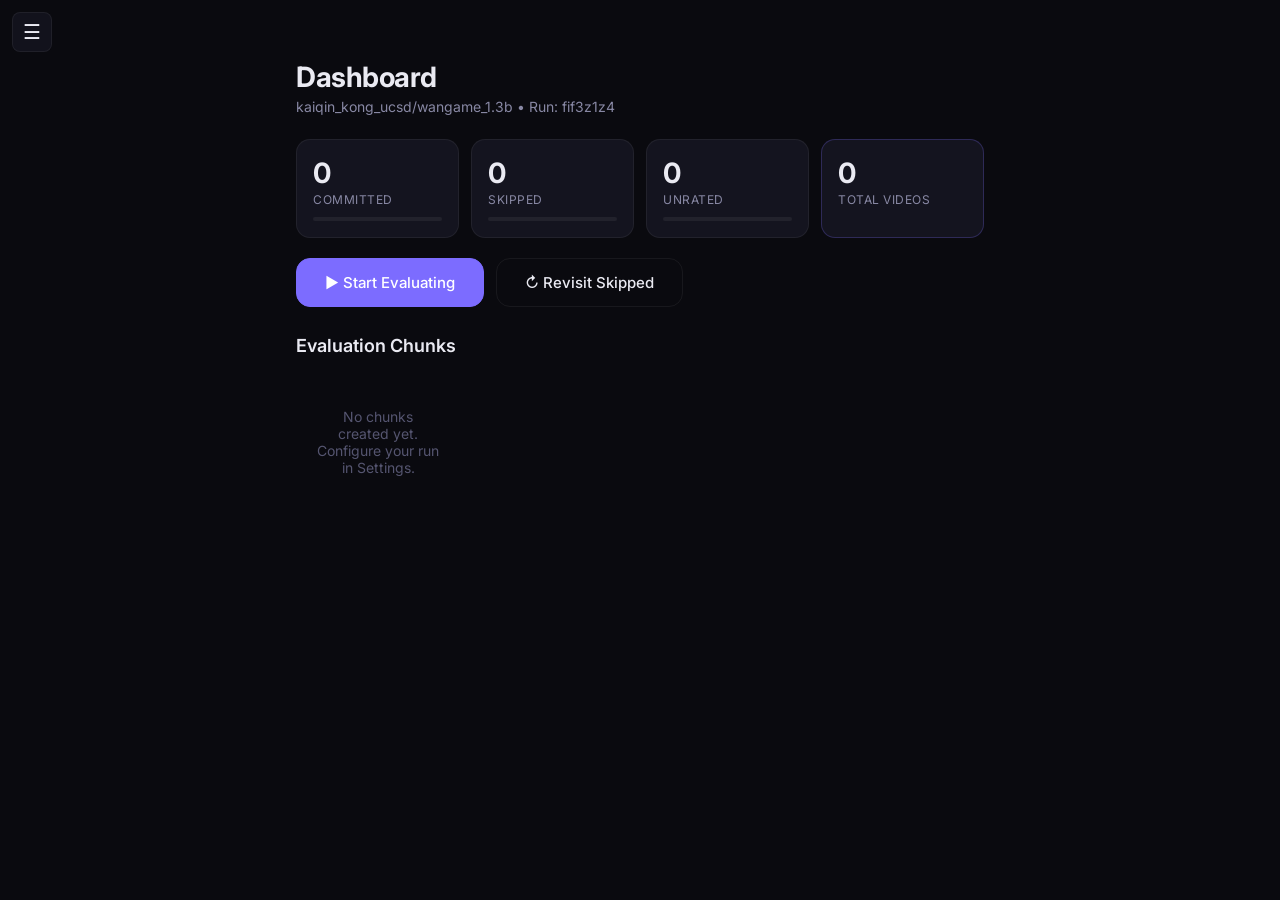
==== app/frontend/public/index.html @ 2d0195ff "feat: overlay sidebar, arrow-key navigation, re-rating, SPEC update UI: - Sidebar is now a fully hid" ====
<!DOCTYPE html>
<html lang="en">

<head>
    <meta charset="UTF-8">
    <meta name="viewport" content="width=device-width, initial-scale=1.0, maximum-scale=1.0, user-scalable=no">
    <meta name="apple-mobile-web-app-capable" content="yes">
    <meta name="apple-mobile-web-app-status-bar-style" content="black-translucent">
    <meta name="theme-color" content="#0a0a0f">
    <title>WanGame Eval</title>
    <link rel="preconnect" href="https://fonts.googleapis.com">
    <link href="https://fonts.googleapis.com/css2?family=Inter:wght@300;400;500;600;700&display=swap" rel="stylesheet">
    <link rel="stylesheet" href="css/base.css">
    <link rel="stylesheet" href="css/components.css">
    <link rel="stylesheet" href="css/evaluate.css">
    <link rel="manifest" href="manifest.json">
</head>

<body>
    <!-- Hamburger toggle -->
    <button class="hamburger" id="hamburger" onclick="toggleSidebar()" title="Menu">☰</button>

    <!-- Sidebar backdrop (click to close) -->
    <div class="sidebar-backdrop" id="sidebar-backdrop" onclick="toggleSidebar()"></div>

    <!-- Sidebar drawer -->
    <aside id="sidebar" class="sidebar">
        <div class="sidebar-brand">
            <span class="sidebar-icon">🎮</span>
            <span class="sidebar-title">WanGame Eval</span>
        </div>
        <nav class="sidebar-nav">
            <a href="#" data-page="dashboard" class="sidebar-link active">
                <span class="sl-icon">📊</span><span class="sl-label">Dashboard</span>
            </a>
            <a href="#" data-page="evaluate" class="sidebar-link">
                <span class="sl-icon">🎬</span><span class="sl-label">Evaluate</span>
            </a>
            <a href="#" data-page="review" class="sidebar-link">
                <span class="sl-icon">🔍</span><span class="sl-label">Review</span>
            </a>
            <a href="#" data-page="results" class="sidebar-link">
                <span class="sl-icon">📈</span><span class="sl-label">Results</span>
            </a>
            <a href="#" data-page="settings" class="sidebar-link">
                <span class="sl-icon">⚙️</span><span class="sl-label">Settings</span>
            </a>
        </nav>
        <div class="sidebar-footer">v0.1</div>
    </aside>

    <!-- Main Content -->
    <main id="main">

        <!-- ============================================================= -->
        <!-- DASHBOARD PAGE                                                  -->
        <!-- ============================================================= -->
        <section id="page-dashboard" class="page active">
            <div class="page-header">
                <h1>Dashboard</h1>
                <p class="subtitle" id="dash-project-info">Loading...</p>
            </div>

            <!-- Progress overview -->
            <div class="stats-grid" id="dash-stats">
                <div class="stat-card">
                    <div class="stat-value" id="stat-committed">–</div>
                    <div class="stat-label">Committed</div>
                    <div class="stat-bar">
                        <div class="stat-bar-fill committed" id="bar-committed"></div>
                    </div>
                </div>
                <div class="stat-card">
                    <div class="stat-value" id="stat-skipped">–</div>
                    <div class="stat-label">Skipped</div>
                    <div class="stat-bar">
                        <div class="stat-bar-fill skipped" id="bar-skipped"></div>
                    </div>
                </div>
                <div class="stat-card">
                    <div class="stat-value" id="stat-unrated">–</div>
                    <div class="stat-label">Unrated</div>
                    <div class="stat-bar">
                        <div class="stat-bar-fill unrated" id="bar-unrated"></div>
                    </div>
                </div>
                <div class="stat-card accent">
                    <div class="stat-value" id="stat-total">–</div>
                    <div class="stat-label">Total Videos</div>
                </div>
            </div>

            <!-- Quick actions -->
            <div class="action-row">
                <button class="btn btn-primary btn-lg" onclick="router.navigate('evaluate')">
                    ▶ Start Evaluating
                </button>
                <button class="btn btn-secondary btn-lg" onclick="loadSkippedQueue()">
                    ↻ Revisit Skipped
                </button>
            </div>

            <!-- Chunk grid -->
            <div class="section-header">
                <h2>Evaluation Chunks</h2>
            </div>
            <div class="chunk-grid" id="chunk-grid">
                <div class="empty-state">No chunks created yet. Configure your run in Settings.</div>
            </div>
        </section>

        <!-- ============================================================= -->
        <!-- EVALUATE PAGE                                                   -->
        <!-- ============================================================= -->
        <section id="page-evaluate" class="page">
            <!-- Empty/loading state (shown when no videos loaded) -->
            <div id="eval-empty" class="eval-empty-state">
                <div class="eval-empty-inner">
                    <div class="eval-empty-msg">Loading...</div>
                    <div class="eval-spinner"></div>
                </div>
            </div>

            <!-- Actual eval UI (hidden until videos loaded) -->
            <div id="eval-content" class="hidden">
                <!-- Top: progress + toolbar -->
                <div class="eval-toolbar">
                    <button class="toolbar-btn" onclick="restartEval()" title="Back to matrix">✕</button>
                    <div class="eval-chunk-label" id="eval-chunk-label">Video 0 of 0</div>
                    <div class="toolbar-controls">
                        <button class="toolbar-btn" onclick="goBack()" title="Previous (Q)">◀</button>
                        <button class="toolbar-btn" onclick="goForward()" title="Next unrated (E)">▶</button>
                    </div>
                </div>
                <div class="eval-dots" id="eval-dots"></div>

                <!-- Controls row: speed + video size -->
                <div class="eval-controls-row">
                    <label class="control-label">
                        <span>Speed</span>
                        <input type="range" id="speed-slider" min="0.25" max="4" step="0.25" value="2"
                            oninput="setSpeed(parseFloat(this.value))">
                        <span class="control-value" id="speed-badge">2×</span>
                    </label>
                    <label class="control-label">
                        <span>Size</span>
                        <input type="range" id="size-slider" min="40" max="100" step="5" value="100"
                            oninput="setVideoSize(parseInt(this.value))">
                        <span class="control-value" id="size-badge">100%</span>
                    </label>
                </div>

                <!-- Center: video card -->
                <div class="eval-card-container" id="eval-card-container">
                    <div class="eval-card" id="eval-card">
                        <div class="eval-video-wrap">
                            <video id="eval-video" playsinline muted loop preload="auto">
                                <source src="" type="video/mp4">
                            </video>
                            <div class="eval-video-overlay" id="eval-overlay">
                                <span class="eval-overlay-icon">▶</span>
                            </div>
                            <div class="eval-time-badge" id="time-badge">0:00 / 0:00 • F0</div>
                        </div>
                        <div class="eval-meta">
                            <span class="eval-caption" id="eval-caption">–</span>
                            <span class="eval-tag" id="eval-category">–</span>
                            <span class="eval-tag" id="eval-step">–</span>
                        </div>
                    </div>

                    <!-- Swipe feedback -->
                    <div class="swipe-indicator left" id="swipe-bad">❌</div>
                    <div class="swipe-indicator right" id="swipe-good">✅</div>
                    <div class="swipe-indicator top" id="swipe-skip">⏭</div>
                </div>

                <!-- Bottom: rating buttons -->
                <div class="eval-actions">
                    <button class="btn-rate bad" id="btn-bad" onclick="submitRating('bad')">
                        <span class="btn-rate-icon">❌</span>
                        <span>Bad</span>
                    </button>
                    <button class="btn-rate skip" id="btn-skip" onclick="submitRating('skip')">
                        <span class="btn-rate-icon">⏭</span>
                        <span>Skip</span>
                    </button>
                    <button class="btn-rate good" id="btn-good" onclick="submitRating('good')">
                        <span class="btn-rate-icon">✅</span>
                        <span>Good</span>
                    </button>
                </div>
            </div>

            <!-- Issue checklist (shown on Bad) -->
            <div class="issue-overlay hidden" id="issue-overlay">
                <div class="issue-panel">
                    <h3>What's wrong?</h3>
                    <div class="issue-list">
                        <label class="issue-item"><input type="checkbox" value="wrong_direction"> Wrong direction /
                            action</label>
                        <label class="issue-item"><input type="checkbox" value="no_movement"> No movement at all</label>
                        <label class="issue-item"><input type="checkbox" value="jittery"> Jittery / unstable
                            rendering</label>
                        <label class="issue-item"><input type="checkbox" value="visual_artifacts"> Visual artifacts /
                            glitches</label>
                        <label class="issue-item"><input type="checkbox" value="wrong_action"> Wrong action
                            performed</label>
                        <label class="issue-item"><input type="checkbox" value="partial_action"> Partial / incomplete
                            action</label>
                        <label class="issue-item"><input type="checkbox" value="camera_wrong"> Camera moved
                            incorrectly</label>
                        <label class="issue-item"><input type="checkbox" value="other"> Other</label>
                    </div>
                    <textarea id="issue-freetext" class="issue-textarea" placeholder="Optional notes..."></textarea>
                    <div class="issue-actions">
                        <button class="btn btn-secondary" onclick="cancelIssues()">Cancel</button>
                        <button class="btn btn-danger" onclick="confirmBadRating()">Submit Bad Rating</button>
                    </div>
                </div>
            </div>
        </section>

        <!-- ============================================================= -->
        <!-- RESULTS PAGE                                                    -->
        <!-- ============================================================= -->
        <section id="page-results" class="page">
            <div class="page-header">
                <h1>Results</h1>
            </div>
            <div class="results-container" id="results-container">
                <div class="empty-state">No scores computed yet. Complete some evaluations first.</div>
            </div>
        </section>

        <!-- ============================================================= -->
        <!-- SETTINGS PAGE                                                   -->
        <!-- ============================================================= -->
        <section id="page-settings" class="page">
            <div class="page-header">
                <span>
                    <h1>Settings</h1>

                </span>
            </div>

            <div class="settings-form">
                <div class="form-section">
                    <h3>WandB Connection</h3>
                    <div class="form-group">
                        <label for="setting-api-key">API Key</label>
                        <div class="input-row">
                            <input type="password" id="setting-api-key" placeholder="Enter WandB API key"
                                class="form-input">
                            <button class="btn btn-sm" onclick="toggleKeyVisibility()">👁</button>
                        </div>
                    </div>
                    <div class="form-group">
                        <label for="setting-entity">Entity</label>
                        <input type="text" id="setting-entity" class="form-input" placeholder="e.g. kaiqin_kong_ucsd">
                    </div>
                    <div class="form-group">
                        <label for="setting-project">Project</label>
                        <input type="text" id="setting-project" class="form-input" placeholder="e.g. wangame_1.3b">
                    </div>
                    <div class="form-group">
                        <label for="setting-run-id">Default Run ID</label>
                        <input type="text" id="setting-run-id" class="form-input" placeholder="e.g. fif3z1z4">
                    </div>
                    <div class="form-actions">
                        <button class="btn btn-primary" onclick="saveSettings()">Save Settings</button>
                        <button class="btn btn-secondary" onclick="testConnection()">Test Connection</button>
                    </div>
                    <div id="settings-status" class="settings-status hidden"></div>
                </div>

                <div class="form-section">
                    <h3>Evaluator</h3>
                    <div class="form-group">
                        <label for="setting-evaluator">Your Name</label>
                        <input type="text" id="setting-evaluator" class="form-input" value="evaluator"
                            placeholder="Your name for ratings">
                    </div>
                </div>

                <div class="form-section muted">
                    <h3>Server Info</h3>
                    <div id="server-health" class="server-health">Checking...</div>
                </div>
            </div>
        </section>

    </main>

    <!-- Toast notifications -->
    <div id="toast-container" class="toast-container"></div>

    <script src="app.js"></script>
</body>

</html>
---- app/frontend/public/css/base.css ----
/* ================================================================
   WanGame Eval — Design Tokens + Base Reset
   ================================================================ */

:root {
    --bg-base: #0a0a0f;
    --bg-card: #14141f;
    --bg-card-hover: #1a1a2a;
    --bg-glass: rgba(20, 20, 31, 0.85);
    --bg-overlay: rgba(0, 0, 0, 0.7);

    --text-primary: #eaeaf2;
    --text-secondary: #8888a4;
    --text-muted: #555570;

    --accent: #7c6cff;
    --accent-glow: rgba(124, 108, 255, 0.25);
    --good: #22c55e;
    --good-glow: rgba(34, 197, 94, 0.2);
    --bad: #ef4444;
    --bad-glow: rgba(239, 68, 68, 0.2);
    --skip: #6b7280;
    --skip-glow: rgba(107, 114, 128, 0.15);
    --warn: #f59e0b;

    --border: rgba(255, 255, 255, 0.06);
    --border-focus: rgba(124, 108, 255, 0.5);

    --radius-sm: 8px;
    --radius-md: 14px;
    --radius-lg: 20px;
    --radius-pill: 100px;

    --shadow-sm: 0 2px 8px rgba(0, 0, 0, 0.3);
    --shadow-md: 0 8px 32px rgba(0, 0, 0, 0.4);
    --shadow-lg: 0 16px 64px rgba(0, 0, 0, 0.5);

    --transition: 200ms ease;
    --transition-slow: 400ms cubic-bezier(0.4, 0, 0.2, 1);

    --nav-height: 56px;
    --safe-bottom: env(safe-area-inset-bottom, 0px);
}

*,
*::before,
*::after {
    box-sizing: border-box;
    margin: 0;
    padding: 0;
}

html {
    font-size: 16px;
    -webkit-tap-highlight-color: transparent;
}

body {
    font-family: 'Inter', -apple-system, BlinkMacSystemFont, sans-serif;
    background: var(--bg-base);
    color: var(--text-primary);
    min-height: 100dvh;
    overflow-x: hidden;
    -webkit-font-smoothing: antialiased;
}

a {
    color: var(--accent);
    text-decoration: none;
}

button {
    cursor: pointer;
    font-family: inherit;
}

input,
select,
textarea {
    font-family: inherit;
}

/* Utility */
.hidden {
    display: none !important;
}

/* Animations */
@keyframes fadeIn {
    from {
        opacity: 0;
        transform: translateY(8px);
    }

    to {
        opacity: 1;
        transform: translateY(0);
    }
}

@keyframes spin {
    to {
        transform: rotate(360deg);
    }
}

@keyframes slideUp {
    from {
        transform: translateY(100%);
    }

    to {
        transform: translateY(0);
    }
}

@keyframes cardEnter {
    from {
        transform: scale(0.9) translateY(20px);
        opacity: 0;
    }

    to {
        transform: scale(1) translateY(0);
        opacity: 1;
    }
}
---- app/frontend/public/css/components.css ----
/* ================================================================
   WanGame Eval — Shared Components (nav, buttons, cards, forms)
   ================================================================ */

/* ------ Sidebar (overlay drawer) ------ */
:root {
    --sidebar-w: 220px;
}

/* Hamburger toggle — always visible */
.hamburger {
    position: fixed;
    top: 12px;
    left: 12px;
    z-index: 200;
    width: 40px;
    height: 40px;
    border-radius: var(--radius-sm);
    border: 1px solid var(--border);
    background: var(--bg-glass);
    backdrop-filter: blur(12px);
    color: var(--text-primary);
    font-size: 20px;
    display: flex;
    align-items: center;
    justify-content: center;
    cursor: pointer;
    transition: var(--transition);
    line-height: 1;
}

.hamburger:hover {
    background: var(--bg-card-hover);
    transform: scale(1.05);
}

/* Backdrop */
.sidebar-backdrop {
    position: fixed;
    inset: 0;
    z-index: 149;
    background: rgba(0, 0, 0, 0.5);
    opacity: 0;
    pointer-events: none;
    transition: opacity 0.2s ease;
}

.sidebar-backdrop.show {
    opacity: 1;
    pointer-events: auto;
}

/* Drawer */
.sidebar {
    position: fixed;
    top: 0;
    left: 0;
    bottom: 0;
    width: var(--sidebar-w);
    background: var(--bg-card);
    border-right: 1px solid var(--border);
    display: flex;
    flex-direction: column;
    padding: 20px 12px 16px;
    z-index: 150;
    transform: translateX(-100%);
    transition: transform 0.25s cubic-bezier(0.4, 0, 0.2, 1);
    overflow-y: auto;
}

.sidebar.open {
    transform: translateX(0);
}

.sidebar-brand {
    display: flex;
    align-items: center;
    gap: 10px;
    padding: 8px 8px 20px;
    border-bottom: 1px solid var(--border);
    margin-bottom: 12px;
}

.sidebar-icon {
    font-size: 24px;
}

.sidebar-title {
    font-weight: 700;
    font-size: 17px;
    letter-spacing: -0.3px;
}

.sidebar-nav {
    display: flex;
    flex-direction: column;
    gap: 2px;
    flex: 1;
}

.sidebar-link {
    display: flex;
    align-items: center;
    gap: 12px;
    padding: 11px 12px;
    border-radius: var(--radius-sm);
    font-size: 14px;
    font-weight: 500;
    color: var(--text-secondary);
    transition: var(--transition);
    border-left: 3px solid transparent;
}

.sidebar-link:hover {
    color: var(--text-primary);
    background: rgba(255, 255, 255, 0.04);
}

.sidebar-link.active {
    color: var(--text-primary);
    background: var(--accent-glow);
    border-left-color: var(--accent);
}

.sl-icon {
    font-size: 18px;
    width: 22px;
    text-align: center;
    flex-shrink: 0;
}

.sl-label {
    font-size: 14px;
}

.sidebar-footer {
    padding-top: 12px;
    border-top: 1px solid var(--border);
    margin-top: auto;
    font-size: 11px;
    color: var(--text-muted);
    text-align: center;
}

/* ------ Layout ------ */
#main {
    padding: 16px 16px calc(80px + var(--safe-bottom));
    padding-top: 60px;
    /* space for hamburger */
}

.page {
    display: none;
    padding: 0 16px;
    max-width: 720px;
    margin: 0 auto;
}

.page.active {
    display: block;
    animation: fadeIn 0.25s ease;
}

.page-header {
    margin-bottom: 24px;
}

.page-header h1 {
    font-size: 28px;
    font-weight: 700;
    letter-spacing: -0.5px;
}

.subtitle {
    color: var(--text-secondary);
    font-size: 14px;
    margin-top: 4px;
}

/* ------ Stats Grid ------ */
.stats-grid {
    display: grid;
    grid-template-columns: repeat(2, 1fr);
    gap: 12px;
    margin-bottom: 20px;
}

@media (min-width: 500px) {
    .stats-grid {
        grid-template-columns: repeat(4, 1fr);
    }
}

.stat-card {
    background: var(--bg-card);
    border: 1px solid var(--border);
    border-radius: var(--radius-md);
    padding: 16px;
    transition: var(--transition);
}

.stat-card:hover {
    background: var(--bg-card-hover);
}

.stat-card.accent {
    border-color: var(--accent-glow);
}

.stat-value {
    font-size: 28px;
    font-weight: 700;
    letter-spacing: -1px;
}

.stat-label {
    font-size: 12px;
    color: var(--text-secondary);
    margin-top: 2px;
    text-transform: uppercase;
    letter-spacing: 0.5px;
}

.stat-bar {
    height: 4px;
    background: rgba(255, 255, 255, 0.06);
    border-radius: 2px;
    margin-top: 10px;
    overflow: hidden;
}

.stat-bar-fill {
    height: 100%;
    border-radius: 2px;
    transition: width 0.6s ease;
    width: 0%;
}

.stat-bar-fill.committed {
    background: var(--good);
}

.stat-bar-fill.skipped {
    background: var(--warn);
}

.stat-bar-fill.unrated {
    background: var(--text-muted);
}

/* ------ Buttons ------ */
.btn {
    display: inline-flex;
    align-items: center;
    justify-content: center;
    gap: 6px;
    padding: 10px 20px;
    border-radius: var(--radius-sm);
    font-size: 14px;
    font-weight: 500;
    border: 1px solid var(--border);
    background: var(--bg-card);
    color: var(--text-primary);
    transition: var(--transition);
}

.btn:hover {
    background: var(--bg-card-hover);
    transform: translateY(-1px);
}

.btn-primary {
    background: var(--accent);
    border-color: var(--accent);
    color: #fff;
}

.btn-primary:hover {
    background: #6b5ce7;
    box-shadow: 0 4px 20px var(--accent-glow);
}

.btn-secondary {
    background: transparent;
}

.btn-danger {
    background: var(--bad);
    border-color: var(--bad);
    color: #fff;
}

.btn-danger:hover {
    background: #dc2626;
}

.btn-lg {
    padding: 14px 28px;
    font-size: 15px;
    border-radius: var(--radius-md);
}

.btn-sm {
    padding: 6px 10px;
    font-size: 12px;
}

.action-row {
    display: flex;
    gap: 12px;
    margin-bottom: 28px;
    flex-wrap: wrap;
}

/* ------ Chunk Grid ------ */
.section-header {
    margin-bottom: 12px;
}

.section-header h2 {
    font-size: 18px;
    font-weight: 600;
}

.chunk-grid {
    display: grid;
    grid-template-columns: repeat(auto-fill, minmax(140px, 1fr));
    gap: 10px;
}

.chunk-card {
    background: var(--bg-card);
    border: 1px solid var(--border);
    border-radius: var(--radius-sm);
    padding: 14px;
    text-align: center;
    cursor: pointer;
    transition: var(--transition);
}

.chunk-card:hover {
    background: var(--bg-card-hover);
    transform: translateY(-2px);
    box-shadow: var(--shadow-sm);
}

.chunk-card .chunk-status {
    font-size: 20px;
    margin-bottom: 4px;
}

.chunk-card .chunk-label {
    font-size: 12px;
    color: var(--text-secondary);
}

.chunk-card.done {
    border-color: rgba(34, 197, 94, 0.3);
}

.chunk-card.in_progress {
    border-color: rgba(124, 108, 255, 0.3);
}

.chunk-card.passed {
    border-color: rgba(245, 158, 11, 0.3);
}

.empty-state {
    color: var(--text-muted);
    font-size: 14px;
    padding: 40px 20px;
    text-align: center;
}

/* ------ Forms (Settings) ------ */
.settings-form {
    display: flex;
    flex-direction: column;
    gap: 24px;
}

.form-section {
    background: var(--bg-card);
    border: 1px solid var(--border);
    border-radius: var(--radius-md);
    padding: 20px;
}

.form-section.muted {
    opacity: 0.7;
}

.form-section h3 {
    font-size: 15px;
    font-weight: 600;
    margin-bottom: 16px;
}

.form-group {
    margin-bottom: 14px;
}

.form-group label {
    display: block;
    font-size: 13px;
    color: var(--text-secondary);
    margin-bottom: 6px;
}

.form-input {
    width: 100%;
    padding: 10px 14px;
    background: rgba(255, 255, 255, 0.04);
    border: 1px solid var(--border);
    border-radius: var(--radius-sm);
    color: var(--text-primary);
    font-size: 14px;
    transition: var(--transition);
}

.form-input:focus {
    outline: none;
    border-color: var(--border-focus);
    background: rgba(255, 255, 255, 0.06);
}

.form-input::placeholder {
    color: var(--text-muted);
}

.input-group {
    display: flex;
    gap: 8px;
}

.input-group .form-input {
    flex: 1;
}

.settings-actions {
    display: flex;
    gap: 10px;
    margin-top: 8px;
}

.settings-status {
    margin-top: 10px;
    font-size: 13px;
    padding: 10px;
    border-radius: var(--radius-sm);
}

.settings-status.success {
    background: var(--good-glow);
    color: var(--good);
}

.settings-status.error {
    background: var(--bad-glow);
    color: var(--bad);
}

.server-health {
    font-size: 12px;
    color: var(--text-muted);
    font-family: monospace;
}

/* ------ Results ------ */
.results-container {
    display: flex;
    flex-direction: column;
    gap: 12px;
}

.result-card {
    background: var(--bg-card);
    border: 1px solid var(--border);
    border-radius: var(--radius-md);
    padding: 18px;
}

.result-card h3 {
    font-size: 16px;
    margin-bottom: 12px;
}

.result-score {
    font-size: 36px;
    font-weight: 700;
    letter-spacing: -1px;
    margin-bottom: 8px;
}

.result-score.high {
    color: var(--good);
}

.result-score.mid {
    color: var(--warn);
}

.result-score.low {
    color: var(--bad);
}

.result-bar {
    height: 6px;
    background: rgba(255, 255, 255, 0.06);
    border-radius: 3px;
    overflow: hidden;
    margin-bottom: 4px;
}

.result-bar-fill {
    height: 100%;
    border-radius: 3px;
    transition: width 0.6s ease;
}

.result-stats {
    display: flex;
    gap: 16px;
    font-size: 13px;
    color: var(--text-secondary);
    margin-top: 10px;
}

/* ------ Toast ------ */
.toast-container {
    position: fixed;
    top: calc(var(--nav-height) + 10px);
    right: 16px;
    z-index: 999;
    display: flex;
    flex-direction: column;
    gap: 8px;
}

.toast {
    padding: 12px 18px;
    border-radius: var(--radius-sm);
    font-size: 13px;
    font-weight: 500;
    animation: fadeIn 0.2s ease;
    backdrop-filter: blur(8px);
}

.toast.info {
    background: var(--bg-glass);
    border: 1px solid var(--border);
}

.toast.success {
    background: var(--good-glow);
    border: 1px solid rgba(34, 197, 94, 0.3);
    color: var(--good);
}

.toast.error {
    background: var(--bad-glow);
    border: 1px solid rgba(239, 68, 68, 0.3);
    color: var(--bad);
}

/* ------ Responsive ------ */
@media (max-width: 600px) {
    .stats-grid {
        gap: 8px;
    }

    #main {
        padding-top: 54px;
    }
}
---- app/frontend/public/css/evaluate.css ----
/* ================================================================
   WanGame Eval — Evaluation Card + Rating UI
   ================================================================ */

/* Override shared .page constraints — evaluate needs full width */
#page-evaluate.page {
    max-width: none;
    padding: 0 4px;
}

/* Toolbar */
.eval-toolbar {
    display: flex;
    align-items: center;
    justify-content: space-between;
    padding: 6px 8px;
    margin-bottom: 4px;
}

.toolbar-btn {
    width: 36px;
    height: 36px;
    border-radius: var(--radius-sm);
    border: 1px solid var(--border);
    background: var(--bg-card);
    color: var(--text-secondary);
    font-size: 16px;
    display: flex;
    align-items: center;
    justify-content: center;
    cursor: pointer;
    transition: var(--transition);
}

.toolbar-btn:hover {
    background: var(--bg-card-hover);
    color: var(--text-primary);
}

.toolbar-controls {
    display: flex;
    gap: 4px;
}

.eval-chunk-label {
    font-size: 12px;
    color: var(--text-secondary);
}

/* Dots */
.eval-dots {
    display: flex;
    justify-content: center;
    gap: 4px;
    flex-wrap: wrap;
    padding: 0 8px;
    margin-bottom: 6px;
}

.eval-dot {
    width: 7px;
    height: 7px;
    border-radius: 50%;
    background: var(--text-muted);
    transition: var(--transition);
}

.eval-dot.active {
    background: var(--accent);
    box-shadow: 0 0 8px var(--accent-glow);
    transform: scale(1.4);
}

.eval-dot.committed {
    background: var(--good);
}

.eval-dot.skipped {
    background: var(--warn);
}

/* Controls row: speed + size sliders */
.eval-controls-row {
    display: flex;
    gap: 16px;
    padding: 4px 12px 8px;
    align-items: center;
    justify-content: center;
}

.control-label {
    display: flex;
    align-items: center;
    gap: 6px;
    font-size: 11px;
    color: var(--text-muted);
    cursor: pointer;
}

.control-label input[type="range"] {
    width: 80px;
    height: 4px;
    accent-color: var(--accent);
    -webkit-appearance: none;
    appearance: none;
    background: var(--border);
    border-radius: 2px;
    outline: none;
}

.control-label input[type="range"]::-webkit-slider-thumb {
    -webkit-appearance: none;
    width: 14px;
    height: 14px;
    border-radius: 50%;
    background: var(--accent);
    cursor: pointer;
}

.control-value {
    font-weight: 600;
    font-size: 12px;
    color: var(--text-secondary);
    min-width: 28px;
    text-align: right;
}

/* Card container */
.eval-card-container {
    position: relative;
    margin: 0 auto;
    max-width: 90vw;
    transition: max-width 0.2s ease;
}

.eval-card {
    background: var(--bg-card);
    border: 1px solid var(--border);
    border-radius: var(--radius-lg);
    overflow: hidden;
    transition: transform 0.15s cubic-bezier(0.4, 0, 0.2, 1), opacity 0.15s ease;
    will-change: transform;
}

.eval-card.swiping-left {
    transform: translateX(-120%) rotate(-15deg);
    opacity: 0;
}

.eval-card.swiping-right {
    transform: translateX(120%) rotate(15deg);
    opacity: 0;
}

.eval-card.swiping-up {
    transform: translateY(-120%);
    opacity: 0;
}

.eval-card.entering {
    animation: cardEnter 0.15s ease forwards;
}

/* Video */
.eval-video-wrap {
    position: relative;
    width: 100%;
    aspect-ratio: 16/9;
    background: #000;
    cursor: pointer;
}

.eval-video-wrap video {
    width: 100%;
    height: 100%;
    object-fit: contain;
    display: block;
}

.eval-video-overlay {
    position: absolute;
    inset: 0;
    display: flex;
    align-items: center;
    justify-content: center;
    background: rgba(0, 0, 0, 0.3);
    opacity: 0;
    transition: opacity 0.2s;
}

.eval-video-overlay.show {
    opacity: 1;
}

.eval-overlay-icon {
    font-size: 48px;
    filter: drop-shadow(0 2px 8px rgba(0, 0, 0, 0.5));
}

/* Time / frame badge */
.eval-time-badge {
    position: absolute;
    bottom: 8px;
    left: 8px;
    background: var(--bg-glass);
    backdrop-filter: blur(8px);
    padding: 3px 8px;
    border-radius: var(--radius-pill);
    font-size: 11px;
    font-weight: 500;
    color: var(--text-primary);
    font-variant-numeric: tabular-nums;
    letter-spacing: 0.3px;
    pointer-events: none;
}

/* Meta — compact single line */
.eval-meta {
    display: flex;
    align-items: center;
    gap: 8px;
    padding: 8px 12px;
    flex-wrap: wrap;
}

.eval-caption {
    font-size: 13px;
    font-weight: 600;
}

.eval-tag {
    font-size: 10px;
    font-weight: 500;
    padding: 2px 8px;
    border-radius: var(--radius-pill);
    background: rgba(255, 255, 255, 0.06);
    color: var(--text-secondary);
    text-transform: uppercase;
    letter-spacing: 0.3px;
}

/* Swipe indicators */
.swipe-indicator {
    position: absolute;
    font-size: 64px;
    opacity: 0;
    transition: opacity 0.2s;
    pointer-events: none;
    z-index: 10;
}

.swipe-indicator.left {
    left: -20px;
    top: 50%;
    transform: translateY(-50%);
}

.swipe-indicator.right {
    right: -20px;
    top: 50%;
    transform: translateY(-50%);
}

.swipe-indicator.top {
    top: -20px;
    left: 50%;
    transform: translateX(-50%);
}

/* Rating buttons */
.eval-actions {
    display: flex;
    justify-content: center;
    gap: 16px;
    padding: 20px 16px;
    padding-bottom: calc(20px + var(--safe-bottom));
}

.btn-rate {
    display: flex;
    flex-direction: column;
    align-items: center;
    gap: 4px;
    padding: 16px 28px;
    border-radius: var(--radius-md);
    border: 2px solid var(--border);
    background: var(--bg-card);
    color: var(--text-primary);
    font-size: 13px;
    font-weight: 500;
    transition: var(--transition);
    min-width: 90px;
}

.btn-rate-icon {
    font-size: 24px;
}

.btn-rate:hover {
    transform: translateY(-3px);
}

.btn-rate:active {
    transform: scale(0.95);
}

.btn-rate.bad:hover {
    border-color: var(--bad);
    background: var(--bad-glow);
    box-shadow: 0 8px 24px var(--bad-glow);
}

.btn-rate.skip:hover {
    border-color: var(--skip);
    background: var(--skip-glow);
}

.btn-rate.good:hover {
    border-color: var(--good);
    background: var(--good-glow);
    box-shadow: 0 8px 24px var(--good-glow);
}

.key-hint {
    opacity: 0.4;
    font-size: 10px;
    margin-left: 2px;
    border: 1px solid currentColor;
    border-radius: 3px;
    padding: 0 3px;
    vertical-align: middle;
}

.btn-rate.pressed {
    transform: scale(0.92);
    filter: brightness(1.5);
    transition: none;
}

/* ====== Review Bad Videos Page ====== */
.review-card {
    background: var(--bg-card);
    border: 1px solid var(--border);
    border-radius: var(--radius-md);
    margin-bottom: 16px;
    overflow: hidden;
    transition: var(--transition);
}

.review-card.needs-review {
    border-left: 3px solid var(--bad);
}

.review-card.reviewed {
    border-left: 3px solid var(--good);
    opacity: 0.7;
}

.review-card.reviewed:hover {
    opacity: 1;
}

.review-header {
    display: flex;
    justify-content: space-between;
    align-items: center;
    padding: 10px 14px;
    background: rgba(255, 255, 255, 0.02);
    border-bottom: 1px solid var(--border);
}

.review-label {
    font-weight: 500;
    font-size: 14px;
}

.review-step {
    font-size: 12px;
    color: var(--text-muted);
}

.review-body {
    display: flex;
    gap: 16px;
    padding: 14px;
    align-items: flex-start;
}

.review-video {
    width: 240px;
    min-width: 200px;
    border-radius: var(--radius-sm);
    cursor: pointer;
    background: #000;
}

.review-tags {
    flex: 1;
}

.tag-row {
    display: flex;
    flex-wrap: wrap;
    gap: 6px;
    margin-bottom: 10px;
}

.issue-tag {
    padding: 6px 12px;
    border-radius: var(--radius-pill);
    border: 1px solid var(--border);
    background: transparent;
    color: var(--text-secondary);
    font-size: 13px;
    cursor: pointer;
    transition: var(--transition);
}

.issue-tag:hover {
    background: rgba(255, 255, 255, 0.05);
    color: var(--text-primary);
}

.issue-tag.active {
    background: var(--bad-glow);
    border-color: var(--bad);
    color: var(--bad);
    font-weight: 500;
}

.review-other-row {
    display: flex;
    gap: 8px;
    align-items: center;
}

.review-other-row .form-input {
    flex: 1;
}

@media (max-width: 600px) {
    .review-body {
        flex-direction: column;
    }

    .review-video {
        width: 100%;
    }
}

/* ------ Empty / setup state ------ */
.eval-empty-state {
    display: flex;
    align-items: center;
    justify-content: center;
    min-height: 60vh;
    text-align: center;
}

.eval-empty-inner {
    max-width: 480px;
    padding: 20px;
}

.eval-empty-msg {
    font-size: 15px;
    color: var(--text-secondary);
    margin-bottom: 20px;
    line-height: 1.6;
}

.eval-empty-state h2 {
    font-size: 24px;
    margin-bottom: 12px;
}

.eval-spinner {
    width: 28px;
    height: 28px;
    border: 3px solid var(--border);
    border-top-color: var(--accent);
    border-radius: 50%;
    animation: spin 0.8s linear infinite;
    margin: 0 auto;
}

.eval-summary-stats {
    display: flex;
    gap: 16px;
    justify-content: center;
    margin-top: 12px;
}

.eval-stat {
    font-size: 15px;
    font-weight: 500;
}

.eval-stat.good {
    color: var(--good);
}

.eval-stat.bad {
    color: var(--bad);
}

.eval-stat.skip {
    color: var(--text-secondary);
}

/* ------ Matrix overview ------ */
.matrix-overview {
    text-align: center;
    padding: 10px 0;
    max-width: 520px;
    margin: 0 auto;
}

.matrix-overview h2 {
    font-size: 22px;
    margin-bottom: 4px;
}

.matrix-overview .subtitle {
    font-size: 13px;
    color: var(--text-secondary);
    margin-bottom: 20px;
}

.matrix-stats {
    display: flex;
    align-items: center;
    justify-content: center;
    gap: 8px;
    margin-bottom: 16px;
    flex-wrap: wrap;
}

.matrix-stat {
    background: var(--bg-card);
    border: 1px solid var(--border);
    border-radius: var(--radius-md);
    padding: 14px 18px;
    min-width: 70px;
    transition: var(--transition);
}

.matrix-stat.accent {
    border-color: var(--accent-glow);
}

.matrix-stat-value {
    font-size: 24px;
    font-weight: 700;
    letter-spacing: -0.5px;
}

.matrix-stat-label {
    font-size: 11px;
    color: var(--text-secondary);
    text-transform: uppercase;
    letter-spacing: 0.3px;
    margin-top: 2px;
}

.matrix-info {
    font-size: 12px;
    color: var(--text-muted);
    background: rgba(255, 255, 255, 0.03);
    border-radius: var(--radius-sm);
    padding: 8px 14px;
    margin-bottom: 20px;
    display: inline-block;
}

/* Chunk config */
.chunk-config {
    text-align: left;
    background: var(--bg-card);
    border: 1px solid var(--border);
    border-radius: var(--radius-md);
    padding: 20px;
}

.chunk-config h3 {
    font-size: 15px;
    font-weight: 600;
    margin-bottom: 16px;
    text-align: center;
}

.config-row {
    margin-bottom: 16px;
}

.config-row:last-child {
    margin-bottom: 0;
}

.config-row>label {
    font-size: 13px;
    color: var(--text-secondary);
    display: block;
    margin-bottom: 8px;
}

.toggle-group {
    display: flex;
    gap: 8px;
}

.toggle-btn {
    flex: 1;
    padding: 12px;
    text-align: center;
    background: rgba(255, 255, 255, 0.03);
    border: 1px solid var(--border);
    border-radius: var(--radius-sm);
    color: var(--text-secondary);
    font-size: 13px;
    font-weight: 500;
    cursor: pointer;
    transition: var(--transition);
    line-height: 1.4;
}

.toggle-btn:hover {
    background: rgba(255, 255, 255, 0.06);
}

.toggle-btn.active {
    background: var(--accent-glow);
    border-color: var(--accent);
    color: var(--text-primary);
}

.toggle-desc {
    display: block;
    font-size: 11px;
    color: var(--text-muted);
    margin-top: 4px;
    font-weight: 400;
}

.toggle-btn.active .toggle-desc {
    color: var(--text-secondary);
}

.chunk-sizes {
    display: flex;
    gap: 8px;
}

.size-btn {
    flex: 1;
    padding: 10px;
    text-align: center;
    background: rgba(255, 255, 255, 0.03);
    border: 1px solid var(--border);
    border-radius: var(--radius-sm);
    color: var(--text-secondary);
    font-size: 14px;
    font-weight: 600;
    cursor: pointer;
    transition: var(--transition);
}

.size-btn:hover {
    background: rgba(255, 255, 255, 0.06);
}

.size-btn.active {
    background: var(--accent-glow);
    border-color: var(--accent);
    color: var(--text-primary);
}

.size-custom {
    flex: 1;
    max-width: 80px;
    text-align: center;
    padding: 8px !important;
    font-size: 14px !important;
}

.step-custom-row {
    display: flex;
    gap: 8px;
    max-width: 320px;
}

.step-custom-row .form-input {
    flex: 1;
}

/* Mobile */
@media (max-width: 500px) {
    .matrix-stat {
        padding: 10px 14px;
        min-width: 55px;
    }

    .matrix-stat-value {
        font-size: 20px;
    }

    .toggle-group {
        flex-direction: column;
    }
}

@media (max-width: 400px) {
    .eval-actions {
        gap: 10px;
    }

    .btn-rate {
        padding: 12px 20px;
        min-width: 75px;
    }
}
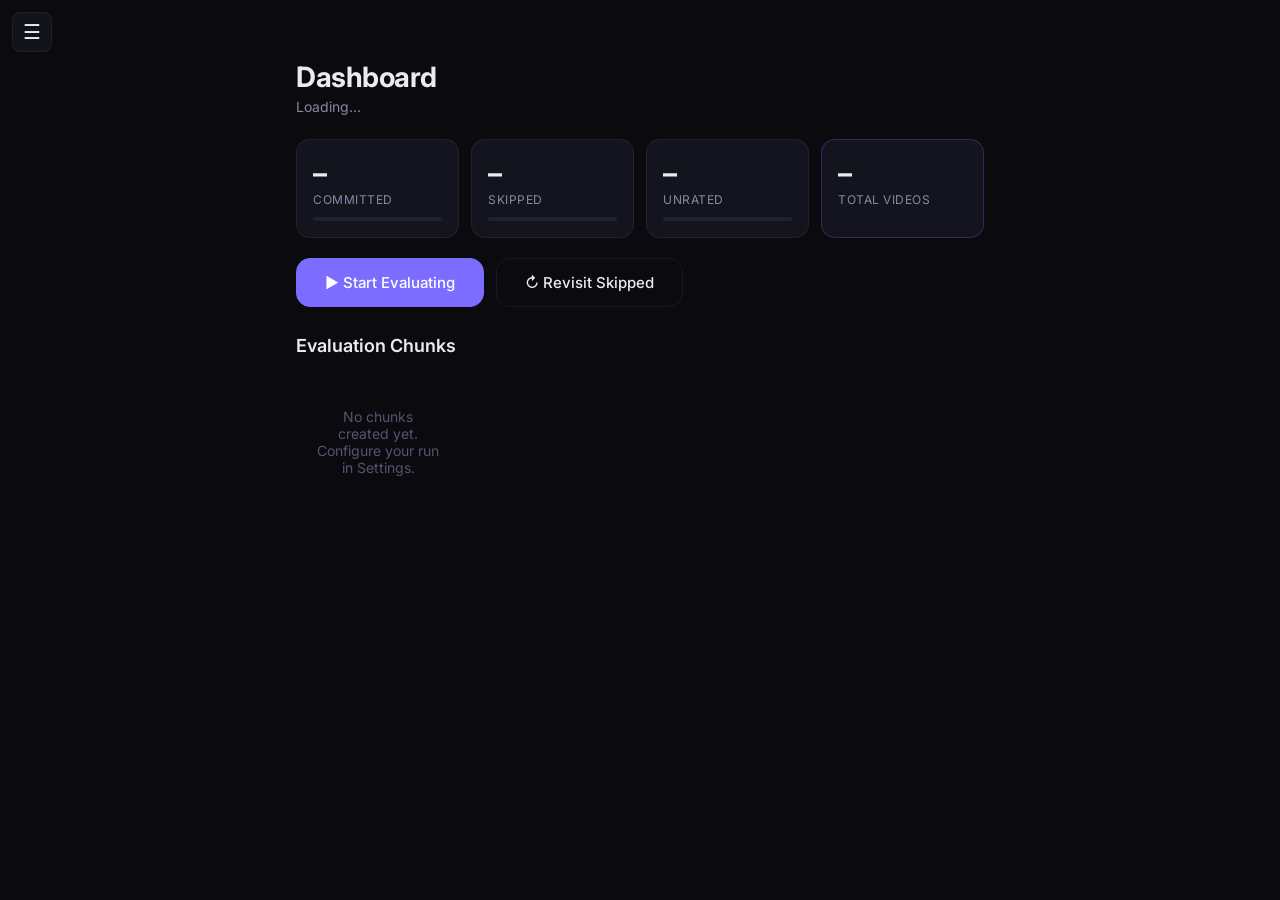
==== commit bdb4bad3: "refactor: split app.js into 6 modular files - js/core.js (136 lines): state, router, api, toast, sid" ====
--- a/app/frontend/public/index.html
+++ b/app/frontend/public/index.html
@@ -38,6 +38,9 @@
             </a>
             <a href="#" data-page="review" class="sidebar-link">
                 <span class="sl-icon">🔍</span><span class="sl-label">Review</span>
+            </a>
+            <a href="#" data-page="matrix" class="sidebar-link">
+                <span class="sl-icon">🔲</span><span class="sl-label">Matrix</span>
             </a>
             <a href="#" data-page="results" class="sidebar-link">
                 <span class="sl-icon">📈</span><span class="sl-label">Results</span>
@@ -222,6 +225,101 @@
         </section>
 
         <!-- ============================================================= -->
+        <!-- REVIEW PAGE                                                     -->
+        <!-- ============================================================= -->
+        <section id="page-review" class="page">
+            <!-- Overview mode -->
+            <div id="review-overview">
+                <div class="page-header">
+                    <h1>Review</h1>
+                    <p class="subtitle" id="review-subtitle">Loading...</p>
+                </div>
+                <div class="review-toolbar">
+                    <div class="review-filter-tabs" id="review-filter-tabs"></div>
+                    <button class="btn btn-primary btn-sm" id="btn-start-tagging" onclick="startReasonTagger()">🏷️ Tag
+                        Bad Videos</button>
+                </div>
+                <div id="review-content"></div>
+            </div>
+
+            <!-- Card-based reason tagger (like Evaluate) -->
+            <div id="review-tagger" class="hidden">
+                <div class="eval-toolbar">
+                    <button class="toolbar-btn" onclick="exitReasonTagger()" title="Back to overview">✕</button>
+                    <div class="eval-chunk-label" id="tagger-label">Video 0 of 0</div>
+                    <div class="toolbar-controls">
+                        <button class="toolbar-btn" onclick="taggerPrev()" title="Previous">◀</button>
+                        <button class="toolbar-btn" onclick="taggerNext()" title="Next">▶</button>
+                    </div>
+                </div>
+                <div class="eval-dots" id="tagger-dots"></div>
+
+                <div class="eval-card-container" style="max-width:70vw">
+                    <div class="eval-card" id="tagger-card">
+                        <div class="eval-video-wrap">
+                            <video id="tagger-video" playsinline muted loop preload="auto"></video>
+                            <div class="eval-time-badge" id="tagger-time-badge">0:00</div>
+                        </div>
+                        <div class="eval-meta">
+                            <span class="eval-caption" id="tagger-caption">–</span>
+                            <span class="eval-tag" id="tagger-step">–</span>
+                        </div>
+                    </div>
+                </div>
+
+                <!-- Reason buttons (numbered) -->
+                <div class="tagger-reasons" id="tagger-reasons"></div>
+                <div class="tagger-other-row">
+                    <input type="text" class="form-input" id="tagger-freetext"
+                        placeholder="Other reason (type and press Enter)...">
+                </div>
+                <div class="tagger-actions">
+                    <button class="btn btn-secondary" onclick="taggerSkip()">Skip ⏭ <span
+                            class="key-hint">K</span></button>
+                    <button class="btn btn-primary" onclick="taggerSave()">Save & Next ↵ <span
+                            class="key-hint">Enter</span></button>
+                </div>
+            </div>
+        </section>
+
+        <!-- ============================================================= -->
+        <!-- MATRIX PAGE                                                     -->
+        <!-- ============================================================= -->
+        <section id="page-matrix" class="page" style="max-width:none;padding:0 8px">
+            <div class="page-header" style="padding:0 8px">
+                <h1>Video Matrix</h1>
+                <p class="subtitle" id="matrix-subtitle">Compare videos across steps and prompts</p>
+            </div>
+
+            <!-- Filters -->
+            <div id="matrix-filters" class="matrix-filters">
+                <div class="matrix-filter-group">
+                    <label>Steps</label>
+                    <div class="matrix-step-btns" id="matrix-step-btns"></div>
+                    <span class="matrix-filter-hint">Click to toggle • Shift-click to solo</span>
+                </div>
+                <div class="matrix-filter-group">
+                    <label>Categories</label>
+                    <div class="matrix-cat-btns" id="matrix-cat-btns"></div>
+                </div>
+            </div>
+
+            <!-- Controls -->
+            <div class="matrix-controls">
+                <button class="btn btn-sm" onclick="matrixPlayAll()">▶ Play All</button>
+                <button class="btn btn-sm" onclick="matrixPauseAll()">⏸ Pause</button>
+                <button class="btn btn-sm" onclick="matrixReplayAll()">🔄 Replay</button>
+                <button class="btn btn-sm" id="matrix-speed-btn" onclick="matrixToggleSpeed()">1× Speed</button>
+                <span style="flex:1"></span>
+                <span style="font-size:12px;color:var(--text-muted)">Click any video to play/pause · Rows = prompts,
+                    Cols = steps</span>
+            </div>
+
+            <!-- Grid -->
+            <div id="matrix-grid" class="matrix-grid"></div>
+        </section>
+
+        <!-- ============================================================= -->
         <!-- RESULTS PAGE                                                    -->
         <!-- ============================================================= -->
         <section id="page-results" class="page">
@@ -295,7 +393,12 @@
     <!-- Toast notifications -->
     <div id="toast-container" class="toast-container"></div>
 
-    <script src="app.js"></script>
+    <script src="js/core.js"></script>
+    <script src="js/evaluate.js"></script>
+    <script src="js/settings.js"></script>
+    <script src="js/review.js"></script>
+    <script src="js/results.js"></script>
+    <script src="js/matrix.js"></script>
 </body>
 
 </html>
--- a/app/frontend/public/css/components.css
+++ b/app/frontend/public/css/components.css
@@ -530,11 +530,11 @@
 /* ------ Toast ------ */
 .toast-container {
     position: fixed;
-    top: calc(var(--nav-height) + 10px);
+    bottom: 20px;
     right: 16px;
     z-index: 999;
     display: flex;
-    flex-direction: column;
+    flex-direction: column-reverse;
     gap: 8px;
 }
 
--- a/app/frontend/public/css/evaluate.css
+++ b/app/frontend/public/css/evaluate.css
@@ -292,6 +292,24 @@
     min-width: 90px;
 }
 
+.btn-rate.bad {
+    border-color: var(--bad);
+    background: var(--bad-glow);
+    color: var(--bad);
+}
+
+.btn-rate.skip {
+    border-color: var(--warn);
+    background: rgba(245, 158, 11, 0.08);
+    color: var(--warn);
+}
+
+.btn-rate.good {
+    border-color: var(--good);
+    background: var(--good-glow);
+    color: var(--good);
+}
+
 .btn-rate-icon {
     font-size: 24px;
 }
@@ -305,20 +323,18 @@
 }
 
 .btn-rate.bad:hover {
-    border-color: var(--bad);
-    background: var(--bad-glow);
     box-shadow: 0 8px 24px var(--bad-glow);
+    transform: translateY(-3px);
 }
 
 .btn-rate.skip:hover {
-    border-color: var(--skip);
-    background: var(--skip-glow);
+    box-shadow: 0 8px 24px rgba(245, 158, 11, 0.15);
+    transform: translateY(-3px);
 }
 
 .btn-rate.good:hover {
-    border-color: var(--good);
-    background: var(--good-glow);
     box-shadow: 0 8px 24px var(--good-glow);
+    transform: translateY(-3px);
 }
 
 .key-hint {
@@ -718,4 +734,347 @@
         padding: 12px 20px;
         min-width: 75px;
     }
+}
+
+/* ====== Matrix Comparison Page ====== */
+.matrix-filters {
+    background: var(--bg-card);
+    border: 1px solid var(--border);
+    border-radius: var(--radius-md);
+    padding: 16px;
+    margin-bottom: 12px;
+}
+
+.matrix-filter-group {
+    margin-bottom: 12px;
+}
+
+.matrix-filter-group:last-child {
+    margin-bottom: 0;
+}
+
+.matrix-filter-group>label {
+    display: block;
+    font-size: 12px;
+    font-weight: 600;
+    color: var(--text-secondary);
+    text-transform: uppercase;
+    letter-spacing: 0.5px;
+    margin-bottom: 6px;
+}
+
+.matrix-filter-hint {
+    font-size: 11px;
+    color: var(--text-muted);
+    margin-top: 4px;
+    display: block;
+}
+
+.matrix-step-chip {
+    padding: 3px 8px;
+    font-size: 11px;
+    font-weight: 600;
+    font-family: 'JetBrains Mono', monospace, monospace;
+    border: 1px solid var(--border);
+    border-radius: 4px;
+    background: transparent;
+    color: var(--text-muted);
+    cursor: pointer;
+    transition: var(--transition);
+}
+
+.matrix-step-chip:hover {
+    border-color: var(--accent);
+    color: var(--text-primary);
+}
+
+.matrix-step-chip.active {
+    background: var(--accent-glow);
+    border-color: var(--accent);
+    color: var(--accent);
+}
+
+.matrix-cat-chip {
+    padding: 5px 12px;
+    font-size: 12px;
+    font-weight: 500;
+    border: 1px solid var(--border);
+    border-radius: var(--radius-pill);
+    background: transparent;
+    color: var(--text-muted);
+    cursor: pointer;
+    transition: var(--transition);
+    margin-right: 4px;
+    margin-bottom: 4px;
+}
+
+.matrix-cat-chip:hover {
+    border-color: var(--cat-color);
+    color: var(--cat-color);
+}
+
+.matrix-cat-chip.active {
+    background: color-mix(in srgb, var(--cat-color) 15%, transparent);
+    border-color: var(--cat-color);
+    color: var(--cat-color);
+}
+
+.matrix-controls {
+    display: flex;
+    gap: 8px;
+    align-items: center;
+    padding: 8px 0;
+    flex-wrap: wrap;
+    border-bottom: 1px solid var(--border);
+    margin-bottom: 12px;
+}
+
+.matrix-grid {
+    padding-bottom: 40px;
+}
+
+.matrix-header-row,
+.matrix-row {
+    display: grid;
+    gap: 6px;
+    margin-bottom: 6px;
+    align-items: start;
+}
+
+.matrix-header-row {
+    position: sticky;
+    top: 0;
+    background: var(--bg);
+    z-index: 5;
+    padding: 6px 0;
+}
+
+.matrix-corner {
+    font-size: 12px;
+    font-weight: 600;
+    color: var(--text-secondary);
+    padding: 8px;
+}
+
+.matrix-col-header {
+    text-align: center;
+    font-size: 12px;
+    font-weight: 700;
+    font-family: monospace;
+    color: var(--accent);
+    padding: 8px;
+    background: var(--bg-card);
+    border-radius: 6px;
+    border: 1px solid var(--border);
+}
+
+.matrix-cat-divider {
+    font-size: 11px;
+    font-weight: 700;
+    text-transform: uppercase;
+    letter-spacing: 1.5px;
+    margin: 16px 0 8px;
+    padding: 6px 0;
+    border-top: 1px solid var(--border);
+}
+
+.matrix-prompt-label {
+    display: flex;
+    align-items: center;
+    gap: 6px;
+    padding: 4px 8px;
+    background: var(--bg-card);
+    border-radius: 6px;
+    border: 1px solid var(--border);
+    min-height: 40px;
+}
+
+.matrix-prompt-idx {
+    font-family: monospace;
+    font-size: 11px;
+    font-weight: 700;
+    color: var(--accent);
+    background: rgba(88, 166, 255, 0.12);
+    padding: 2px 6px;
+    border-radius: 4px;
+}
+
+.matrix-row-controls {
+    margin-left: auto;
+    display: flex;
+    gap: 2px;
+}
+
+.matrix-row-controls button {
+    width: 24px;
+    height: 24px;
+    border: none;
+    border-radius: 4px;
+    background: transparent;
+    color: var(--text-muted);
+    font-size: 12px;
+    cursor: pointer;
+    display: flex;
+    align-items: center;
+    justify-content: center;
+    transition: var(--transition);
+}
+
+.matrix-row-controls button:hover {
+    background: rgba(255, 255, 255, 0.08);
+    color: var(--text-primary);
+}
+
+.matrix-video-cell {
+    position: relative;
+    background: var(--bg-card);
+    border-radius: 6px;
+    overflow: hidden;
+    border: 1px solid var(--border);
+    cursor: pointer;
+    transition: border-color 0.15s;
+}
+
+.matrix-video-cell:hover {
+    border-color: var(--accent);
+}
+
+.matrix-video-cell video {
+    width: 100%;
+    display: block;
+}
+
+.matrix-size-tag {
+    position: absolute;
+    bottom: 3px;
+    right: 3px;
+    font-size: 9px;
+    font-family: monospace;
+    background: rgba(0, 0, 0, 0.75);
+    color: var(--text-muted);
+    padding: 1px 4px;
+    border-radius: 3px;
+}
+
+.matrix-video-cell.focused {
+    border-color: var(--accent) !important;
+    box-shadow: 0 0 0 3px var(--accent-glow), 0 0 16px var(--accent-glow);
+    outline: 2px solid var(--accent);
+    outline-offset: 1px;
+    z-index: 10;
+}
+
+.matrix-rating-badge {
+    position: absolute;
+    top: 4px;
+    left: 4px;
+    font-size: 14px;
+    background: rgba(0, 0, 0, 0.6);
+    border-radius: 4px;
+    padding: 2px 5px;
+    pointer-events: none;
+}
+
+.matrix-rating-badge.good {
+    background: rgba(63, 185, 80, 0.3);
+}
+
+.matrix-rating-badge.bad {
+    background: rgba(248, 81, 73, 0.3);
+}
+
+.matrix-rating-badge.skip {
+    background: rgba(210, 153, 34, 0.3);
+}
+
+/* ====== Review Overview ====== */
+.review-toolbar {
+    display: flex;
+    align-items: center;
+    gap: 12px;
+    margin-bottom: 16px;
+    flex-wrap: wrap;
+}
+
+.review-filter-tabs {
+    display: flex;
+    gap: 6px;
+}
+
+.review-filter-tabs .btn.active {
+    background: var(--accent);
+    color: #fff;
+}
+
+.issue-badge {
+    display: inline-block;
+    font-size: 11px;
+    font-weight: 500;
+    background: rgba(248, 81, 73, 0.15);
+    color: #f85149;
+    padding: 2px 8px;
+    border-radius: var(--radius-pill);
+    margin: 2px;
+}
+
+.review-tags-summary {
+    margin-top: 8px;
+}
+
+/* ====== Reason Tagger ====== */
+.tagger-reasons {
+    display: flex;
+    flex-wrap: wrap;
+    justify-content: center;
+    gap: 8px;
+    padding: 12px 16px;
+    max-width: 700px;
+    margin: 0 auto;
+}
+
+.tagger-reason-btn {
+    padding: 10px 16px;
+    font-size: 14px;
+    font-weight: 500;
+    border: 2px solid var(--border);
+    border-radius: var(--radius-md);
+    background: var(--bg-card);
+    color: var(--text-secondary);
+    cursor: pointer;
+    transition: var(--transition);
+    user-select: none;
+}
+
+.tagger-reason-btn:hover {
+    border-color: var(--accent);
+    color: var(--text-primary);
+}
+
+.tagger-reason-btn.active {
+    background: rgba(248, 81, 73, 0.15);
+    border-color: #f85149;
+    color: #f85149;
+}
+
+.tagger-other-row {
+    max-width: 500px;
+    margin: 8px auto;
+    padding: 0 16px;
+}
+
+.tagger-actions {
+    display: flex;
+    justify-content: center;
+    gap: 12px;
+    padding: 16px;
+}
+
+.key-hint {
+    font-size: 10px;
+    font-weight: 700;
+    opacity: 0.5;
+    border: 1px solid currentColor;
+    border-radius: 3px;
+    padding: 1px 4px;
+    margin-left: 4px;
 }
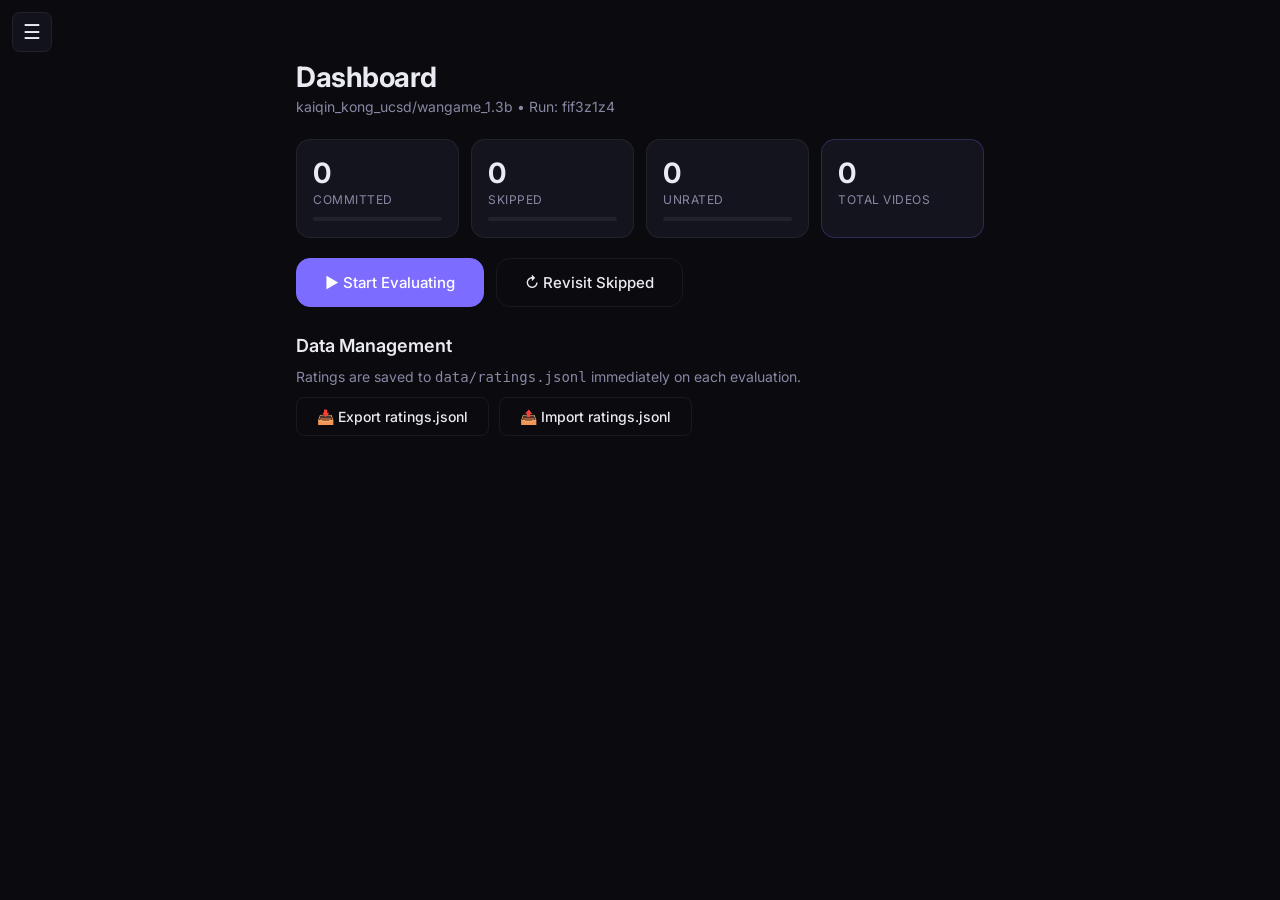
==== commit 546df2d3: "feat: JSONL export/import, dramatic matrix focus highlight - Dashboard: Data Management section with" ====
--- a/app/frontend/public/index.html
+++ b/app/frontend/public/index.html
@@ -103,12 +103,24 @@
                 </button>
             </div>
 
-            <!-- Chunk grid -->
+            <!-- Data management -->
             <div class="section-header">
-                <h2>Evaluation Chunks</h2>
-            </div>
-            <div class="chunk-grid" id="chunk-grid">
-                <div class="empty-state">No chunks created yet. Configure your run in Settings.</div>
+                <h2>Data Management</h2>
+            </div>
+            <div class="data-mgmt">
+                <p class="subtitle" style="margin-bottom:12px">Ratings are saved to <code>data/ratings.jsonl</code>
+                    immediately on each evaluation.</p>
+                <div class="action-row" style="gap:10px">
+                    <a href="/api/ratings/export" download="ratings.jsonl" class="btn btn-secondary">
+                        📥 Export ratings.jsonl
+                    </a>
+                    <label class="btn btn-secondary" style="cursor:pointer">
+                        📤 Import ratings.jsonl
+                        <input type="file" accept=".jsonl,.json" id="import-file" onchange="importRatings(this)"
+                            style="display:none">
+                    </label>
+                </div>
+                <div id="import-status" class="subtitle" style="margin-top:8px"></div>
             </div>
         </section>
 
@@ -393,12 +405,7 @@
     <!-- Toast notifications -->
     <div id="toast-container" class="toast-container"></div>
 
-    <script src="js/core.js"></script>
-    <script src="js/evaluate.js"></script>
-    <script src="js/settings.js"></script>
-    <script src="js/review.js"></script>
-    <script src="js/results.js"></script>
-    <script src="js/matrix.js"></script>
+    <script src="app.js"></script>
 </body>
 
 </html>
--- a/app/frontend/public/css/evaluate.css
+++ b/app/frontend/public/css/evaluate.css
@@ -957,11 +957,23 @@
 }
 
 .matrix-video-cell.focused {
-    border-color: var(--accent) !important;
-    box-shadow: 0 0 0 3px var(--accent-glow), 0 0 16px var(--accent-glow);
-    outline: 2px solid var(--accent);
-    outline-offset: 1px;
+    border: 3px solid #ffd700 !important;
+    box-shadow: 0 0 0 3px rgba(255, 215, 0, 0.4), 0 0 20px rgba(255, 215, 0, 0.5), inset 0 0 8px rgba(255, 215, 0, 0.15);
+    transform: scale(1.03);
     z-index: 10;
+    animation: matrix-focus-pulse 1.5s ease-in-out infinite;
+}
+
+@keyframes matrix-focus-pulse {
+
+    0%,
+    100% {
+        box-shadow: 0 0 0 3px rgba(255, 215, 0, 0.4), 0 0 20px rgba(255, 215, 0, 0.5);
+    }
+
+    50% {
+        box-shadow: 0 0 0 5px rgba(255, 215, 0, 0.6), 0 0 30px rgba(255, 215, 0, 0.7);
+    }
 }
 
 .matrix-rating-badge {
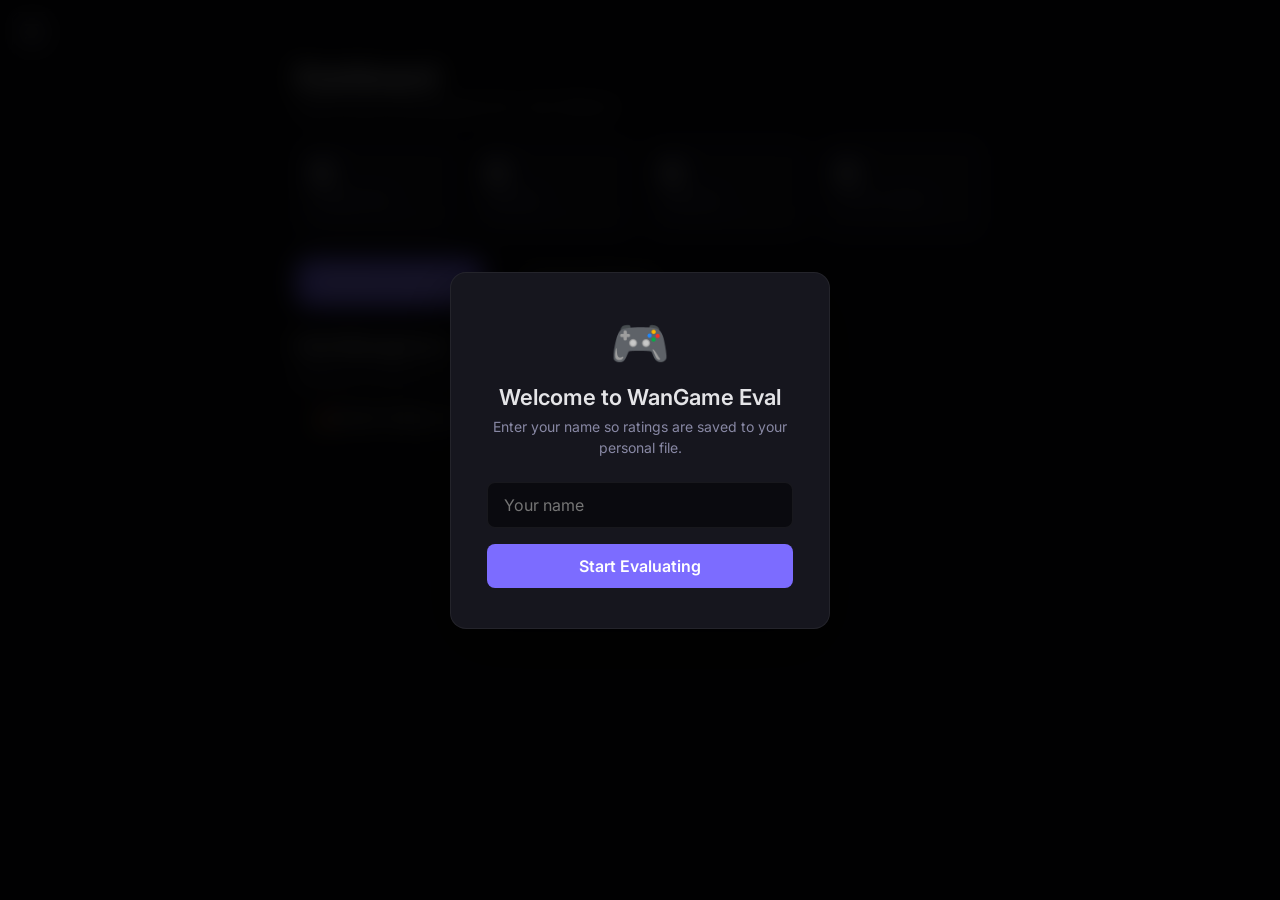
==== commit ad3cb7aa: "feat: add cache warm endpoint for bulk video pre-downloading - POST /api/cache/warm: accepts run_id " ====
--- a/app/frontend/public/index.html
+++ b/app/frontend/public/index.html
@@ -194,15 +194,15 @@
                 <div class="eval-actions">
                     <button class="btn-rate bad" id="btn-bad" onclick="submitRating('bad')">
                         <span class="btn-rate-icon">❌</span>
-                        <span>Bad</span>
+                        <span>Bad <kbd>J</kbd></span>
                     </button>
                     <button class="btn-rate skip" id="btn-skip" onclick="submitRating('skip')">
                         <span class="btn-rate-icon">⏭</span>
-                        <span>Skip</span>
+                        <span>Skip <kbd>K</kbd></span>
                     </button>
                     <button class="btn-rate good" id="btn-good" onclick="submitRating('good')">
                         <span class="btn-rate-icon">✅</span>
-                        <span>Good</span>
+                        <span>Good <kbd>L</kbd></span>
                     </button>
                 </div>
             </div>
@@ -322,9 +322,14 @@
                 <button class="btn btn-sm" onclick="matrixPauseAll()">⏸ Pause</button>
                 <button class="btn btn-sm" onclick="matrixReplayAll()">🔄 Replay</button>
                 <button class="btn btn-sm" id="matrix-speed-btn" onclick="matrixToggleSpeed()">1× Speed</button>
+                <button class="btn btn-sm" id="matrix-warm-btn" onclick="warmSelectedSteps()" title="Download all selected videos to server cache">🔥 Warm Cache</button>
+                <span class="cache-status-badge" id="cache-status-badge" style="display:none"></span>
                 <span style="flex:1"></span>
-                <span style="font-size:12px;color:var(--text-muted)">Click any video to play/pause · Rows = prompts,
-                    Cols = steps</span>
+                <span class="matrix-key-hints">
+                    <kbd>J</kbd> Bad &nbsp; <kbd>K</kbd> Skip &nbsp; <kbd>L</kbd> Good &nbsp;│&nbsp;
+                    <kbd>U</kbd><kbd>O</kbd> Prev/Next &nbsp; <kbd>←↑↓→</kbd> Navigate &nbsp; <kbd>Space</kbd>
+                    Play/Pause &nbsp; <kbd>R</kbd> Replay
+                </span>
             </div>
 
             <!-- Grid -->
--- a/app/frontend/public/css/evaluate.css
+++ b/app/frontend/public/css/evaluate.css
@@ -1089,4 +1089,44 @@
     border-radius: 3px;
     padding: 1px 4px;
     margin-left: 4px;
+}
+
+/* Keyboard shortcut caps */
+kbd {
+    display: inline-block;
+    font-family: 'SF Mono', 'Menlo', monospace;
+    font-size: 11px;
+    font-weight: 600;
+    line-height: 1;
+    padding: 2px 5px;
+    border: 1px solid rgba(255, 255, 255, 0.25);
+    border-radius: 4px;
+    background: rgba(255, 255, 255, 0.1);
+    color: var(--text-muted);
+    vertical-align: middle;
+    margin: 0 1px;
+}
+
+.btn-rate kbd {
+    font-size: 10px;
+    opacity: 0.6;
+    margin-left: 4px;
+}
+
+.matrix-key-hints {
+    font-size: 12px;
+    color: var(--text-muted);
+    line-height: 1.8;
+}
+
+/* Cache warm status badge */
+.cache-status-badge {
+    font-size: 11px;
+    font-weight: 500;
+    color: var(--text-secondary);
+    background: rgba(255, 255, 255, 0.06);
+    padding: 4px 10px;
+    border-radius: var(--radius-pill);
+    border: 1px solid var(--border);
+    white-space: nowrap;
 }
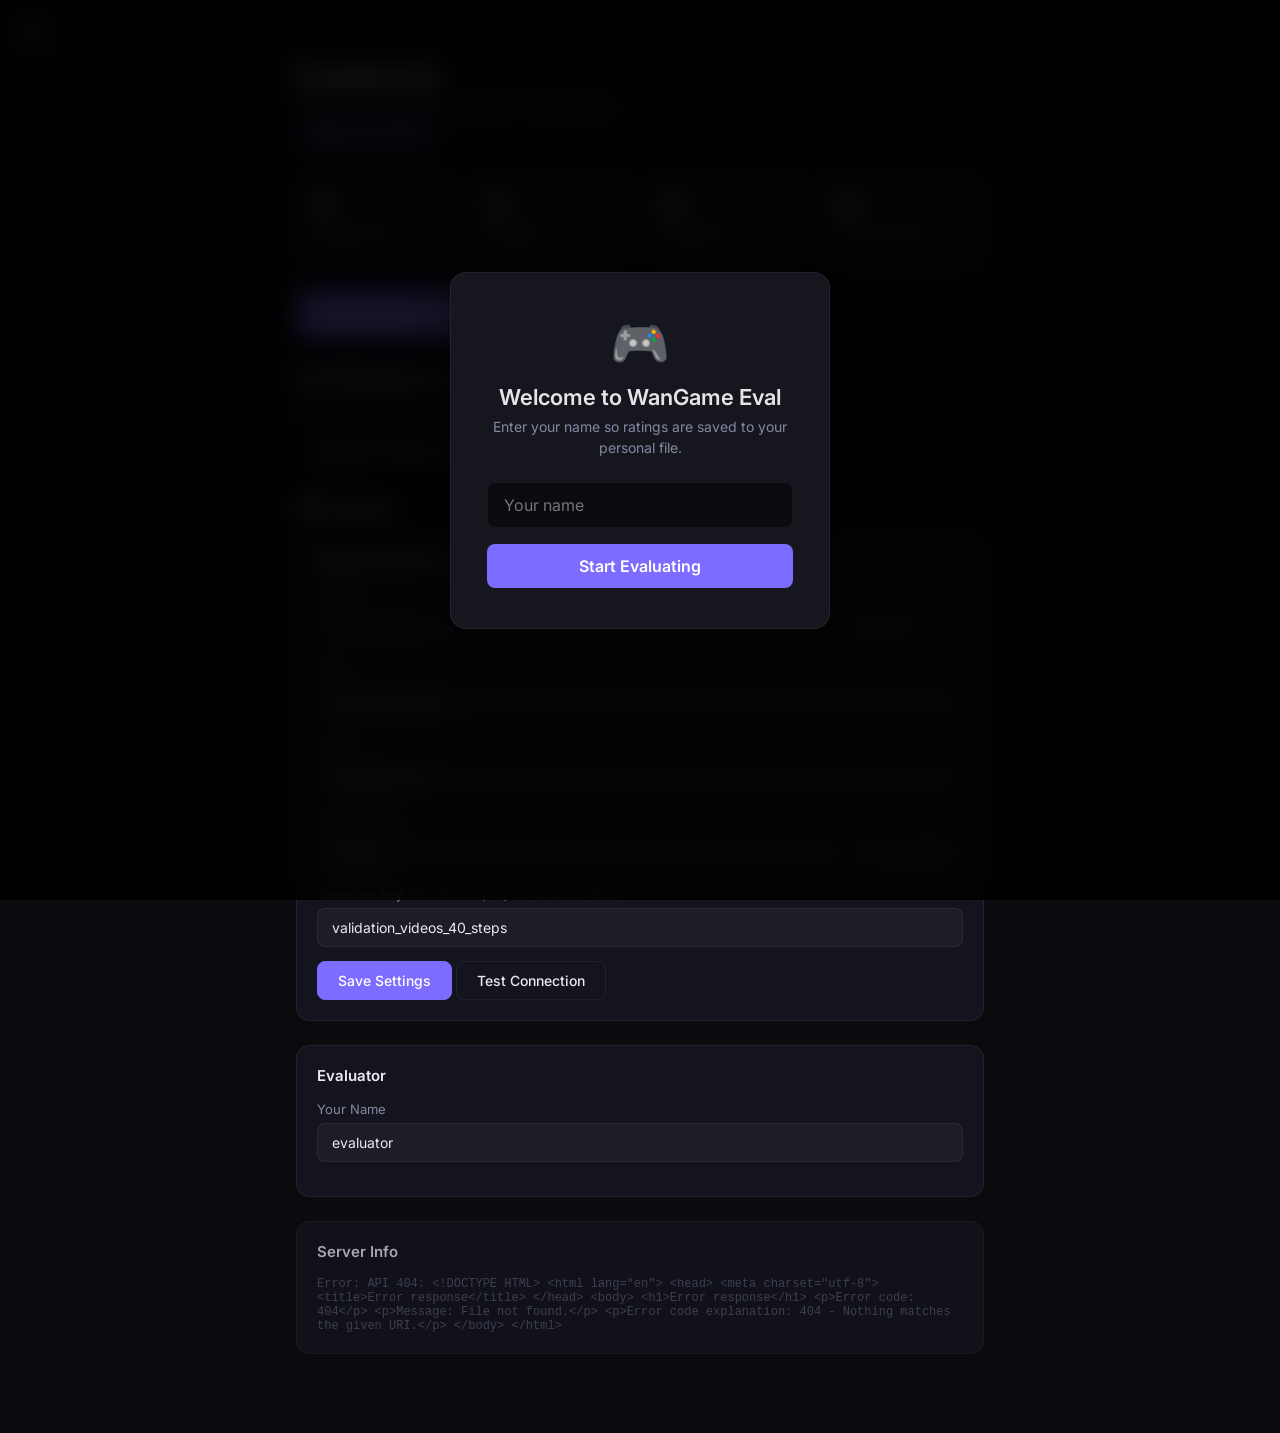
==== commit 26c8b170: "feat: non-blocking video proxy, persistent selections, WandB links Backend: - video-proxy returns 20" ====
--- a/app/frontend/public/index.html
+++ b/app/frontend/public/index.html
@@ -30,22 +30,22 @@
             <span class="sidebar-title">WanGame Eval</span>
         </div>
         <nav class="sidebar-nav">
-            <a href="#" data-page="dashboard" class="sidebar-link active">
+            <a href="#/dashboard" data-page="dashboard" class="sidebar-link active">
                 <span class="sl-icon">📊</span><span class="sl-label">Dashboard</span>
             </a>
-            <a href="#" data-page="evaluate" class="sidebar-link">
+            <a href="#/evaluate" data-page="evaluate" class="sidebar-link">
                 <span class="sl-icon">🎬</span><span class="sl-label">Evaluate</span>
             </a>
-            <a href="#" data-page="review" class="sidebar-link">
+            <a href="#/review" data-page="review" class="sidebar-link">
                 <span class="sl-icon">🔍</span><span class="sl-label">Review</span>
             </a>
-            <a href="#" data-page="matrix" class="sidebar-link">
+            <a href="#/matrix" data-page="matrix" class="sidebar-link">
                 <span class="sl-icon">🔲</span><span class="sl-label">Matrix</span>
             </a>
-            <a href="#" data-page="results" class="sidebar-link">
+            <a href="#/results" data-page="results" class="sidebar-link">
                 <span class="sl-icon">📈</span><span class="sl-label">Results</span>
             </a>
-            <a href="#" data-page="settings" class="sidebar-link">
+            <a href="#/settings" data-page="settings" class="sidebar-link">
                 <span class="sl-icon">⚙️</span><span class="sl-label">Settings</span>
             </a>
         </nav>
@@ -62,6 +62,9 @@
             <div class="page-header">
                 <h1>Dashboard</h1>
                 <p class="subtitle" id="dash-project-info">Loading...</p>
+                <a href="#" id="dash-wandb-link" class="wandb-link" target="_blank" rel="noopener" style="display:none">
+                    🔗 Open in WandB
+                </a>
             </div>
 
             <!-- Progress overview -->
@@ -121,6 +124,72 @@
                     </label>
                 </div>
                 <div id="import-status" class="subtitle" style="margin-top:8px"></div>
+            </div>
+
+            <!-- Settings (formerly separate page) -->
+            <div class="section-header" id="settings-section">
+                <h2>⚙️ Settings</h2>
+            </div>
+            <div class="settings-form">
+                <div class="form-section">
+                    <h3>WandB Connection</h3>
+                    <div class="form-group">
+                        <label for="setting-api-key">API Key</label>
+                        <div class="input-row">
+                            <input type="password" id="setting-api-key" placeholder="Enter WandB API key"
+                                class="form-input">
+                            <button class="btn btn-sm" onclick="toggleKeyVisibility()">👁</button>
+                        </div>
+                    </div>
+                    <div class="form-group">
+                        <label for="setting-entity">Entity</label>
+                        <input type="text" id="setting-entity" class="form-input" placeholder="e.g. kaiqin_kong_ucsd">
+                    </div>
+                    <div class="form-group">
+                        <label for="setting-project">Project</label>
+                        <input type="text" id="setting-project" class="form-input" placeholder="e.g. wangame_1.3b">
+                    </div>
+                    <div class="form-group">
+                        <label for="setting-run-id">Default Run ID</label>
+                        <div class="input-row">
+                            <input type="text" id="setting-run-id" class="form-input" placeholder="e.g. fif3z1z4">
+                            <button class="btn btn-sm" onclick="probeRun()" id="btn-probe" title="Auto-detect video structure for this run">🔍 Auto-detect</button>
+                        </div>
+                    </div>
+                    <div class="form-group">
+                        <label for="setting-validation-key">Validation Key
+                            <span class="form-hint">(WandB history key for validation videos)</span>
+                        </label>
+                        <input type="text" id="setting-validation-key" class="form-input" placeholder="e.g. validation_videos_40_steps">
+                    </div>
+                    <!-- Probe results panel -->
+                    <div id="probe-results" class="probe-results hidden">
+                        <div class="probe-results-header">
+                            <strong>🔍 Detected Structure</strong>
+                            <button class="btn btn-sm" onclick="document.getElementById('probe-results').classList.add('hidden')">✕</button>
+                        </div>
+                        <div id="probe-results-body"></div>
+                    </div>
+                    <div class="form-actions">
+                        <button class="btn btn-primary" onclick="saveSettings()">Save Settings</button>
+                        <button class="btn btn-secondary" onclick="testConnection()">Test Connection</button>
+                    </div>
+                    <div id="settings-status" class="settings-status hidden"></div>
+                </div>
+
+                <div class="form-section">
+                    <h3>Evaluator</h3>
+                    <div class="form-group">
+                        <label for="setting-evaluator">Your Name</label>
+                        <input type="text" id="setting-evaluator" class="form-input" value="evaluator"
+                            placeholder="Your name for ratings">
+                    </div>
+                </div>
+
+                <div class="form-section muted">
+                    <h3>Server Info</h3>
+                    <div id="server-health" class="server-health">Checking...</div>
+                </div>
             </div>
         </section>
 
@@ -301,6 +370,9 @@
             <div class="page-header" style="padding:0 8px">
                 <h1>Video Matrix</h1>
                 <p class="subtitle" id="matrix-subtitle">Compare videos across steps and prompts</p>
+                <a href="#" id="matrix-wandb-link" class="wandb-link" target="_blank" rel="noopener" style="display:none">
+                    🔗 Open in WandB
+                </a>
             </div>
 
             <!-- Filters -->
@@ -322,6 +394,7 @@
                 <button class="btn btn-sm" onclick="matrixPauseAll()">⏸ Pause</button>
                 <button class="btn btn-sm" onclick="matrixReplayAll()">🔄 Replay</button>
                 <button class="btn btn-sm" id="matrix-speed-btn" onclick="matrixToggleSpeed()">1× Speed</button>
+                <button class="btn btn-sm" onclick="refreshMatrix()" title="Refresh matrix data and re-render grid">🔄 Refresh</button>
                 <button class="btn btn-sm" id="matrix-warm-btn" onclick="warmSelectedSteps()" title="Download all selected videos to server cache">🔥 Warm Cache</button>
                 <span class="cache-status-badge" id="cache-status-badge" style="display:none"></span>
                 <span style="flex:1"></span>
@@ -349,59 +422,15 @@
         </section>
 
         <!-- ============================================================= -->
-        <!-- SETTINGS PAGE                                                   -->
+        <!-- SETTINGS PAGE (redirects to dashboard)                          -->
         <!-- ============================================================= -->
         <section id="page-settings" class="page">
             <div class="page-header">
-                <span>
-                    <h1>Settings</h1>
-
-                </span>
-            </div>
-
-            <div class="settings-form">
-                <div class="form-section">
-                    <h3>WandB Connection</h3>
-                    <div class="form-group">
-                        <label for="setting-api-key">API Key</label>
-                        <div class="input-row">
-                            <input type="password" id="setting-api-key" placeholder="Enter WandB API key"
-                                class="form-input">
-                            <button class="btn btn-sm" onclick="toggleKeyVisibility()">👁</button>
-                        </div>
-                    </div>
-                    <div class="form-group">
-                        <label for="setting-entity">Entity</label>
-                        <input type="text" id="setting-entity" class="form-input" placeholder="e.g. kaiqin_kong_ucsd">
-                    </div>
-                    <div class="form-group">
-                        <label for="setting-project">Project</label>
-                        <input type="text" id="setting-project" class="form-input" placeholder="e.g. wangame_1.3b">
-                    </div>
-                    <div class="form-group">
-                        <label for="setting-run-id">Default Run ID</label>
-                        <input type="text" id="setting-run-id" class="form-input" placeholder="e.g. fif3z1z4">
-                    </div>
-                    <div class="form-actions">
-                        <button class="btn btn-primary" onclick="saveSettings()">Save Settings</button>
-                        <button class="btn btn-secondary" onclick="testConnection()">Test Connection</button>
-                    </div>
-                    <div id="settings-status" class="settings-status hidden"></div>
-                </div>
-
-                <div class="form-section">
-                    <h3>Evaluator</h3>
-                    <div class="form-group">
-                        <label for="setting-evaluator">Your Name</label>
-                        <input type="text" id="setting-evaluator" class="form-input" value="evaluator"
-                            placeholder="Your name for ratings">
-                    </div>
-                </div>
-
-                <div class="form-section muted">
-                    <h3>Server Info</h3>
-                    <div id="server-health" class="server-health">Checking...</div>
-                </div>
+                <h1>Settings</h1>
+                <p class="subtitle">Settings have moved to the Dashboard.</p>
+            </div>
+            <div class="action-row" style="margin-top:20px">
+                <button class="btn btn-primary" onclick="router.navigate('dashboard'); setTimeout(() => document.getElementById('settings-section')?.scrollIntoView({behavior:'smooth'}), 200)">Go to Dashboard → Settings</button>
             </div>
         </section>
 
--- a/app/frontend/public/css/components.css
+++ b/app/frontend/public/css/components.css
@@ -177,6 +177,27 @@
     margin-top: 4px;
 }
 
+.wandb-link {
+    display: inline-flex;
+    align-items: center;
+    gap: 6px;
+    margin-top: 6px;
+    padding: 4px 12px;
+    font-size: 13px;
+    font-weight: 500;
+    color: var(--accent);
+    background: var(--accent-glow);
+    border: 1px solid rgba(124, 108, 255, 0.2);
+    border-radius: var(--radius-sm);
+    transition: var(--transition);
+    text-decoration: none;
+}
+
+.wandb-link:hover {
+    background: rgba(124, 108, 255, 0.15);
+    transform: translateY(-1px);
+}
+
 /* ------ Stats Grid ------ */
 .stats-grid {
     display: grid;
@@ -467,6 +488,92 @@
     font-family: monospace;
 }
 
+/* Input row — inline button next to input */
+.input-row {
+    display: flex;
+    gap: 8px;
+    align-items: stretch;
+}
+
+.input-row .form-input {
+    flex: 1;
+}
+
+/* Form hints */
+.form-hint {
+    font-size: 11px;
+    color: var(--text-muted);
+    font-weight: 400;
+}
+
+/* Probe results panel */
+.probe-results {
+    background: rgba(124, 108, 255, 0.06);
+    border: 1px solid rgba(124, 108, 255, 0.2);
+    border-radius: var(--radius-md);
+    padding: 14px;
+    margin-top: 8px;
+    font-size: 13px;
+    animation: fadeIn 0.25s ease;
+}
+
+.probe-results.hidden {
+    display: none;
+}
+
+.probe-results-header {
+    display: flex;
+    justify-content: space-between;
+    align-items: center;
+    margin-bottom: 10px;
+}
+
+.probe-results-header strong {
+    font-size: 14px;
+}
+
+.probe-detail {
+    display: flex;
+    flex-direction: column;
+    gap: 6px;
+    margin-bottom: 10px;
+}
+
+.probe-detail-row {
+    display: flex;
+    gap: 8px;
+}
+
+.probe-detail-label {
+    color: var(--text-secondary);
+    min-width: 120px;
+    flex-shrink: 0;
+}
+
+.probe-detail-value {
+    color: var(--text-primary);
+    word-break: break-all;
+    font-family: monospace;
+    font-size: 12px;
+}
+
+.probe-filenames {
+    max-height: 120px;
+    overflow-y: auto;
+    background: rgba(0, 0, 0, 0.2);
+    border-radius: var(--radius-sm);
+    padding: 8px;
+    margin-top: 6px;
+    font-family: monospace;
+    font-size: 11px;
+    color: var(--text-secondary);
+    line-height: 1.6;
+}
+
+.btn-apply-probe {
+    margin-top: 10px;
+}
+
 /* ------ Results ------ */
 .results-container {
     display: flex;
--- a/app/frontend/public/css/evaluate.css
+++ b/app/frontend/public/css/evaluate.css
@@ -1129,4 +1129,31 @@
     border-radius: var(--radius-pill);
     border: 1px solid var(--border);
     white-space: nowrap;
+}
+
+/* N/A badge for missing videos */
+.matrix-na-badge {
+    position: absolute;
+    inset: 0;
+    display: flex;
+    align-items: center;
+    justify-content: center;
+    font-size: 12px;
+    font-weight: 600;
+    color: var(--text-muted);
+    background: rgba(255, 255, 255, 0.03);
+    letter-spacing: 0.5px;
+}
+
+/* Loading indicator while video is downloading */
+.matrix-loading {
+    position: absolute;
+    inset: 0;
+    display: flex;
+    align-items: center;
+    justify-content: center;
+    font-size: 18px;
+    background: rgba(0, 0, 0, 0.3);
+    animation: fadeIn 0.2s ease;
+    pointer-events: none;
 }
